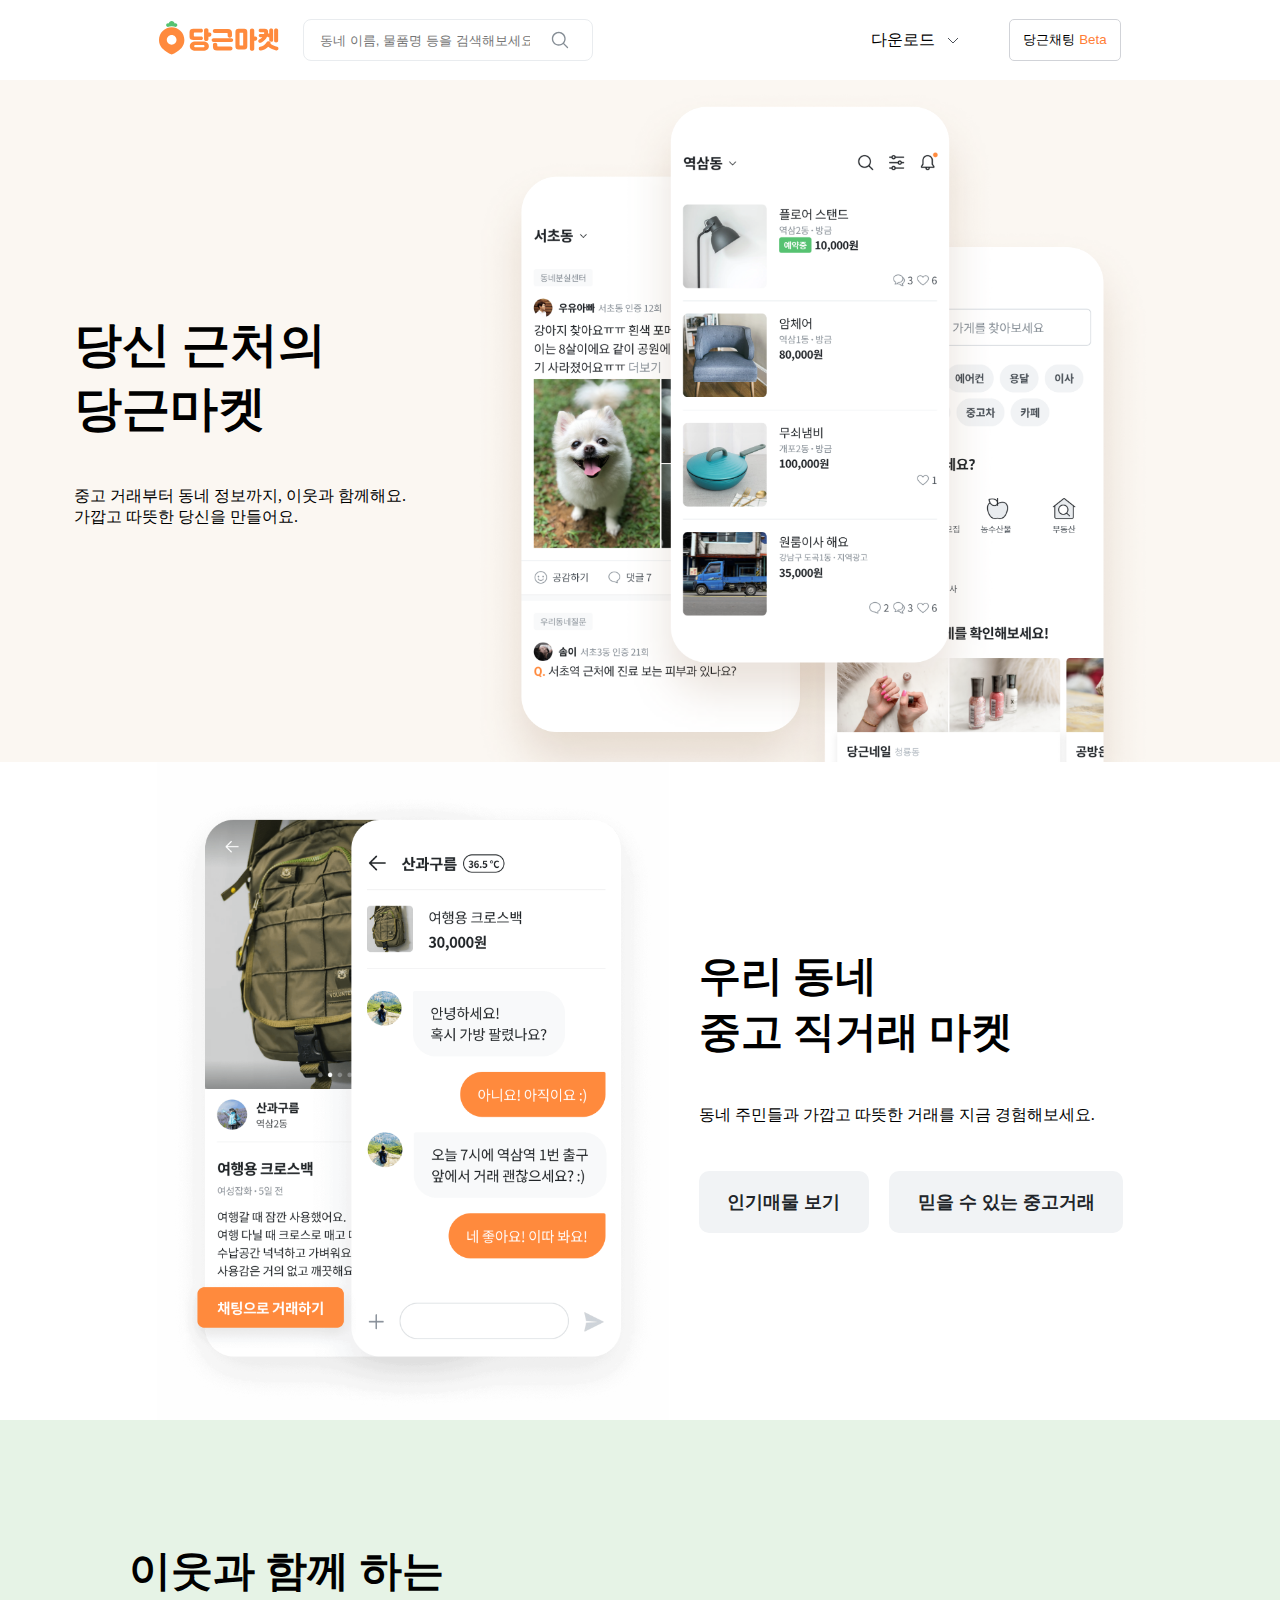
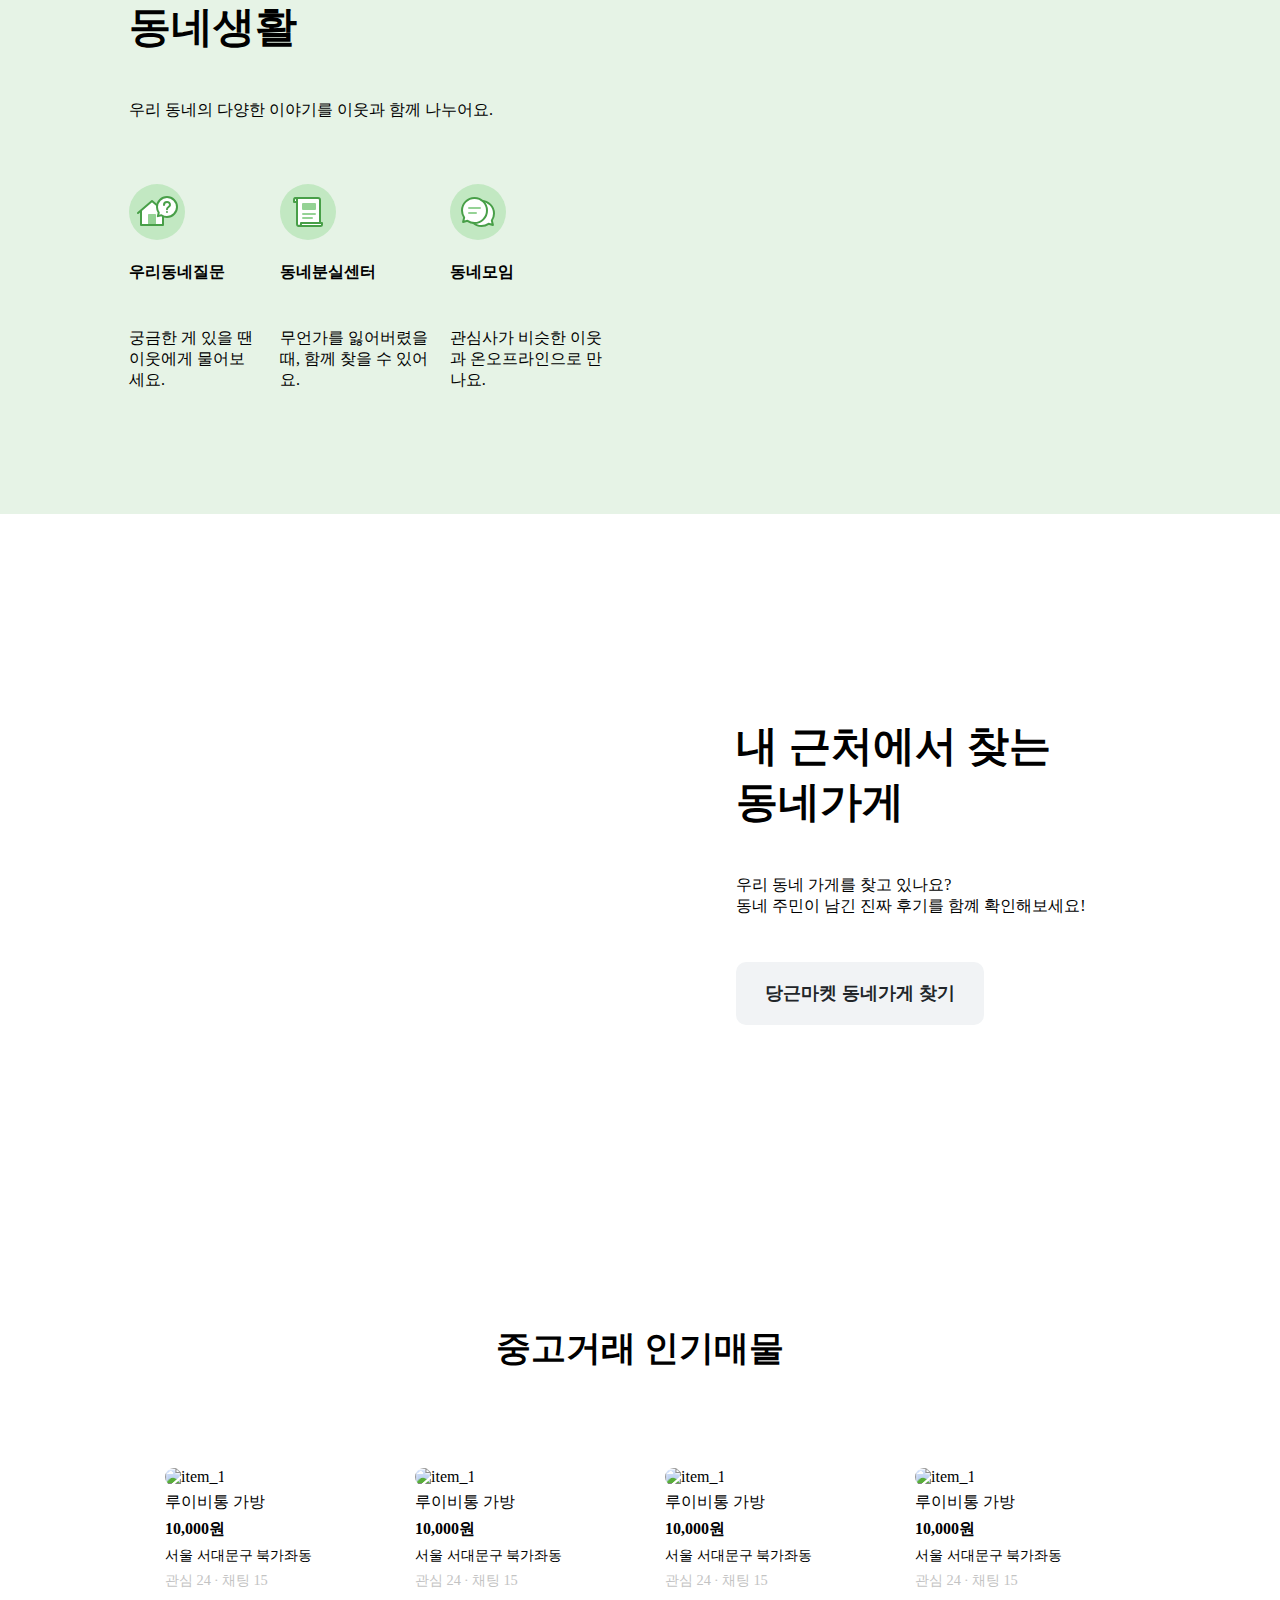
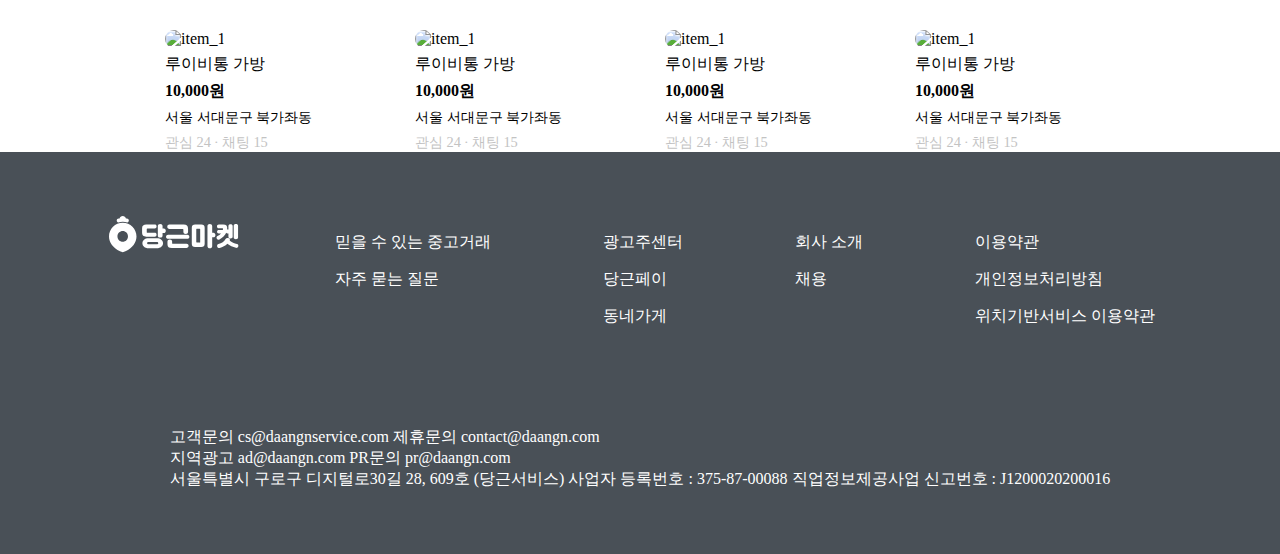
==== index.html @ e5fcb7e5 "당근마켓 첫  커밋" ====
<!DOCTYPE html>
<html lang="ko">

<head>
    <meta charset="UTF-8">
    <meta http-equiv="X-UA-Compatible" content="IE=edge">
    <meta name="viewport" content="width=device-width, initial-scale=1.0">

    <link rel="stylesheet" href="header.css">
    <link rel="stylesheet" href="body.css">
    <link rel="stylesheet" href="footer.css">
    <link href="https://unpkg.com/aos@2.3.1/dist/aos.css" rel="stylesheet">

    <script src="https://code.jquery.com/jquery-3.6.0.min.js"
        integrity="sha256-/xUj+3OJU5yExlq6GSYGSHk7tPXikynS7ogEvDej/m4=" crossorigin="anonymous"></script>
    <script src="https://unpkg.com/aos@2.3.1/dist/aos.js"></script>

    <title>당근마켓 클론 페이지</title>
</head>

<body>
    <!--헤더 영역-->
    <header>
        <div id="header_container">
            <div class="header_left">
                <a href="#">
                    <img src="logo.svg" alt="브랜드 로고">
                </a>
                <section id="header_search">
                    <div id="search_container">
                        <input type="text" placeholder="동네 이름, 물품명 등을 검색해보세요!">
                        <div>
                            <img src="search_icon.svg" alt="검색 아이콘">
                        </div>
                    </div>
                </section>
            </div>

            <div class="header_right">
                <div class="download_wrapper">
                    <label>다운로드
                        <svg class="menu-icon-svg" width="12" height="7" viewBox="0 0 12 7" fill="none"
                            xmlns="http://www.w3.org/2000/svg">
                            <path d="M1 1L6 6L11 1" stroke="#4D5159" strokewidth="1.5" strokelinecap="round"
                                strokelinejoin="round"></path>
                        </svg>
                    </label>
                    <ul id="store_menu">
                        <li>
                            <a href="#">
                                <img src="appstore.svg" alt="appstore">
                                <span>App Store</span>
                            </a>
                        </li>
                        <li>
                            <a href="#">
                                <img src="playstore.svg" alt="playstore">
                                <span>Play Store</span>
                            </a>
                        </li>
                    </ul>
                </div>
                <button class="chat_button">
                    <span class="button-text">당근채팅</span>
                    <span class="button-text2">Beta</span>
                </button>
            </div>
        </div>
    </header>

    <!--바디 영역-->
    <section id="first">
        <div class="text_area">
            <h1>당신 근처의 <br> 당근마켓</h1>
            <p>중고 거래부터 동네 정보까지, 이웃과 함께해요. <br>
                가깝고 따뜻한 당신을 만들어요.</p>
        </div>
        <div class="first_image" data-aos="fade-left" data-aos-duration="600">
            <img src="mainimage.png" alt="main">
        </div>
    </section>

    <section id="second">
        <div class="second_image" data-aos="fade-right" data-aos-duration="600">
            <img src="mainimage2.png" alt="main2">
        </div>
        <div class="text_area2">
            <h1>우리 동네 <br> 중고 직거래 마켓</h1>
            <p>동네 주민들과 가깝고 따뜻한 거래를 지금 경험해보세요.</p>
            <div class="second_button">
                <button class="popular_button">인기매물 보기</button>
                <button class="trust_button">믿을 수 있는 중고거래</button>
            </div>
        </div>
    </section>

    <section id="third">
        <div class="text_area3">
            <h1>이웃과 함께 하는 <br> 동네생활</h1>
            <p>우리 동네의 다양한 이야기를 이웃과 함께 나누어요.</p>
            <div class="third_icon">
                <div class="quest">
                    <img src="third_logo1.svg" alt="quest">
                    <h4>우리동네질문</h4>
                    <p>궁금한 게 있을 땐 이웃에게 물어보세요.</p>
                </div>
                <div class="center">
                    <img src="third_logo2.svg" alt="center">
                    <h4>동네분실센터</h4>
                    <p>무언가를 잃어버렸을 때, 함께 찾을 수 있어요.</p>
                </div>
                <div class="meet">
                    <img src="third_logo3.svg" alt="meet">
                    <h4>동네모임</h4>
                    <p>관심사가 비슷한 이웃과 온오프라인으로 만나요.</p>
                </div>
            </div>
        </div>
        <div class="third_image" data-aos="fade-left" data-aos-duration="600">
            <img src="mainimage3.png" alt="main3">
        </div>
    </section>

    <section id="fourth">
        <div class="fourth_image" data-aos="fade-right" data-aos-duration="600">
            <img src="mainimage4.png" alt="main4">
        </div>
        <div class="text_area4">
            <h1>내 근처에서 찾는 <br> 동네가게</h1>
            <p>우리 동네 가게를 찾고 있나요?<br>
                동네 주민이 남긴 진짜 후기를 함꼐 확인해보세요!</p>
            <div class="fourth_button">
                <button class="find_button">당근마켓 동네가게 찾기</button>
            </div>
        </div>
    </section>
    <section id="popular_items">
        <h2>중고거래 인기매물</h2>
        <div class="items_container">
            <div class="items">
                <div class="items_image"><img src="https://picsum.photos/seed/picsum/300/300" alt="item_1"></div>
                <div class="items_title">루이비통 가방</div>
                <div class="items_price">10,000원</div>
                <div class="items_address">서울 서대문구 북가좌동</div>
                <div class="items_info">관심 24 ∙ 채팅 15</div>
            </div>
        </div>
    </section>
    <section id="popular_keyword">

    </section>

    <footer class="footer_container">
        <div class="footer_top">
            <div class="footer_logo"><img src="footer_logo.svg" alt="footer_logo"></div>
            <ul class="footer_top_list">
                <li>믿을 수 있는 중고거래</li>
                <li>자주 묻는 질문</li>
            </ul>
            <ul class="footer_top_list">
                <li>광고주센터</li>
                <li>당근페이</li>
                <li>동네가게</li>
            </ul>
            <ul class="footer_top_list">
                <li>회사 소개</li>
                <li>채용</li>
            </ul>
            <ul class="footer_top_list">
                <li>이용약관</li>
                <li>개인정보처리방침</li>
                <li>위치기반서비스 이용약관</li>
            </ul>
        </div>
        <div class="footer_bottom">
            <p class="footer_bottom_list">고객문의 cs@daangnservice.com 제휴문의 contact@daangn.com</p>
            <p class="footer_bottom_list">지역광고 ad@daangn.com PR문의 pr@daangn.com</p>
            <p class="footer_bottom_list">서울특별시 구로구 디지털로30길 28, 609호 (당근서비스)
                사업자 등록번호 : 375-87-00088 직업정보제공사업 신고번호 : J1200020200016</p>
            <ul class="footer_bottom_list"></ul>
            <ul class="footer_bottom_list"></ul>
        </div>

    </footer>
    <script src="script.js"></script>
</body>

</html>
---- header.css ----
@charset "utf-8";

* {
    margin: 0; padding: 0;
}

html {
    font-size: 16px;
}

a, a:hover, a:visited, a:focus, a:active { 
    text-decoration: none;
    color: #303030;
}

@media screen and (max-width: 1000px) {
    html {
        font-size: 12px;
    }
}

@media screen and (max-width: 600px) {
    html {
        font-size: 8px;
    }
}

#header_container {
    display: flex;
    justify-content: space-around;
    align-items: center;
    height: 40px;
    padding: 20px;
    z-index: 100;
}

.header_left {
    display: flex;
    justify-content: flex-start;
    align-items: center;
    column-gap: 24px;
}

.header_right {
    display: flex;
    justify-content: flex-end;
    align-items: center;
    column-gap: 50px;
}

#header_search {
    display: flex;
    align-items: center;
    width: 17rem; height: 40px;
    border: 1px solid #e9ecef;
    padding-left: 1rem;
    border-radius: 8px;
}

#search_container {
    display: flex;
    align-items: center;
    width: 14.4rem; height: 40px;
}

#search_container > input {
    border: 0;
    width: 100%;
    height: 80%;
}

#search_container > div {
    position: relative;
    left: 20px;
    font-size: 0%;
    cursor: pointer;
}

#search_container > div img {
    width: 20px; height: 20px;
}

.download_wrapper > label {
    cursor: pointer;
    display: flex;
    align-items: center;
    column-gap: 12px;
}

svg.open {
    transform: rotateX(-180deg);
}

.download_wrapper ul {
    position: absolute;
    list-style: none;
    display: flex;
}

#store_menu { 
    width: 120px;
    background-color: #F8F9FA;
    border: solid 1px #868B94;
    border-radius: 5px;
    padding: 24px;
    display: flex;
    flex-direction: column;
    align-items: center;
    row-gap: 32px;
    z-index: 80;
}

#store_menu a {
    display: flex;
    align-items: center;
    font-size: 0.9rem;
}

#store_menu span { 
    margin-left: 8px;
}

#store_menu:not(.open) {
    display: none;
}

.chat_button {
    background-color: transparent;
    text-align: center;
    width: 7rem;
    height: 2.6rem;
    border: 1px solid #D1D3D8;
    border-radius: 5px;
}

.chat_button > span {
    font-size: inherit;
    font-weight: 500;
}

.button-text2 {
    color: #FF7E36;
}
---- body.css ----
/* 바디 영역 전역 */
#first, #second, #third, #fourth, #popular_items {
    display: flex;
    justify-content: center;
}

#first button, #second button, #third button, #fourth button {
    background-color: #F1F3F5;
    color: #212529;
    border: none;
    border-radius: 10px;
    padding: 1.2rem 1.8rem;
    font-size: 1.1rem;
    font-weight: bold;
    margin-top: 5vh;
    cursor: pointer;
}

#first {
    background-color: #FBF7F2;
}

#second, #fourth {
    background-color: #fff;
    column-gap: 30px;
}

#third {
    background-color: #E6F3E6;
    column-gap: 30px;
}

.first_image img {
    width: 50rem;
    display: flex;
    align-items: baseline;
}

.second_image img, .third_image img, .fourth_image img {
    width: 32rem;
    display: flex;
    align-items: center;
}

.text_area, .text_area2, .text_area3, .text_area4 {
    display: flex;
    flex-direction: column;
    align-items: flex-start;
    justify-content: center;
}

.text_area p, .text_area2 p, .text_area3 p, .text_area4 p {
    margin-top: 5vh;
    font-size: 1rem;
}

.text_area h1 {
    font-size: 3rem;
}

.text_area2 h1, .text_area3 h1, .text_area4 h1 {
    font-size: 2.6rem;
}

/* 바디 개별 영역 */
.second_button {
    display: flex;
    flex-direction: row;
    column-gap: 20px;
}

.text_area3 h4 {
    margin-top: 2vh;
    font-weight: 600;
}

.third_icon {
    margin-top: 7vh;
    display: flex;
    column-gap: 20px;
    max-width: 30rem;
}

#popular_items {
    flex-direction: column;
    align-items: center;
}

#popular_items > h2 {
    font-size: 2.2rem;
    padding: 6rem;
}

.items_container {
    max-width: 950px;
    display: flex;
    flex-direction: row;
    flex-wrap: wrap;
    column-gap: 50px;
    row-gap: 40px;
}

.items {
    width: 200px;
    display: flex;
    flex-direction: column;
    align-items: flex-start;
    row-gap: 6px;
}

.items_title {
    font-size: inherit;
}

.items_price {
    font-size: inherit;
    font-weight: 700;
}

.items_address {
    font-size: 0.9rem;
}

.items_info {
    font-size: 0.9rem;
    color: #c3c3c3;
}

.items_image > img {
    width: 100%;
    border-radius: 10px;
}
---- footer.css ----
footer li {
    margin: 1rem;
    list-style: none;
}

.footer_container {
    display: flex;
    align-items: center;
    flex-direction: column;
    background-color: #495057;
    color: #fff;
    padding: 4rem;
    row-gap: 20px;

}

.footer_logo {
    width: 130px;
    height: 37px;
}

.footer_top {
    display: flex;
    justify-content: space-around;
    column-gap: 5rem;
    margin-bottom: 4rem;
}

.footer_bottom {
    display: flex;
    flex-direction: column;
}

.footer_top_list:first-child {
    font-weight: 500;
}
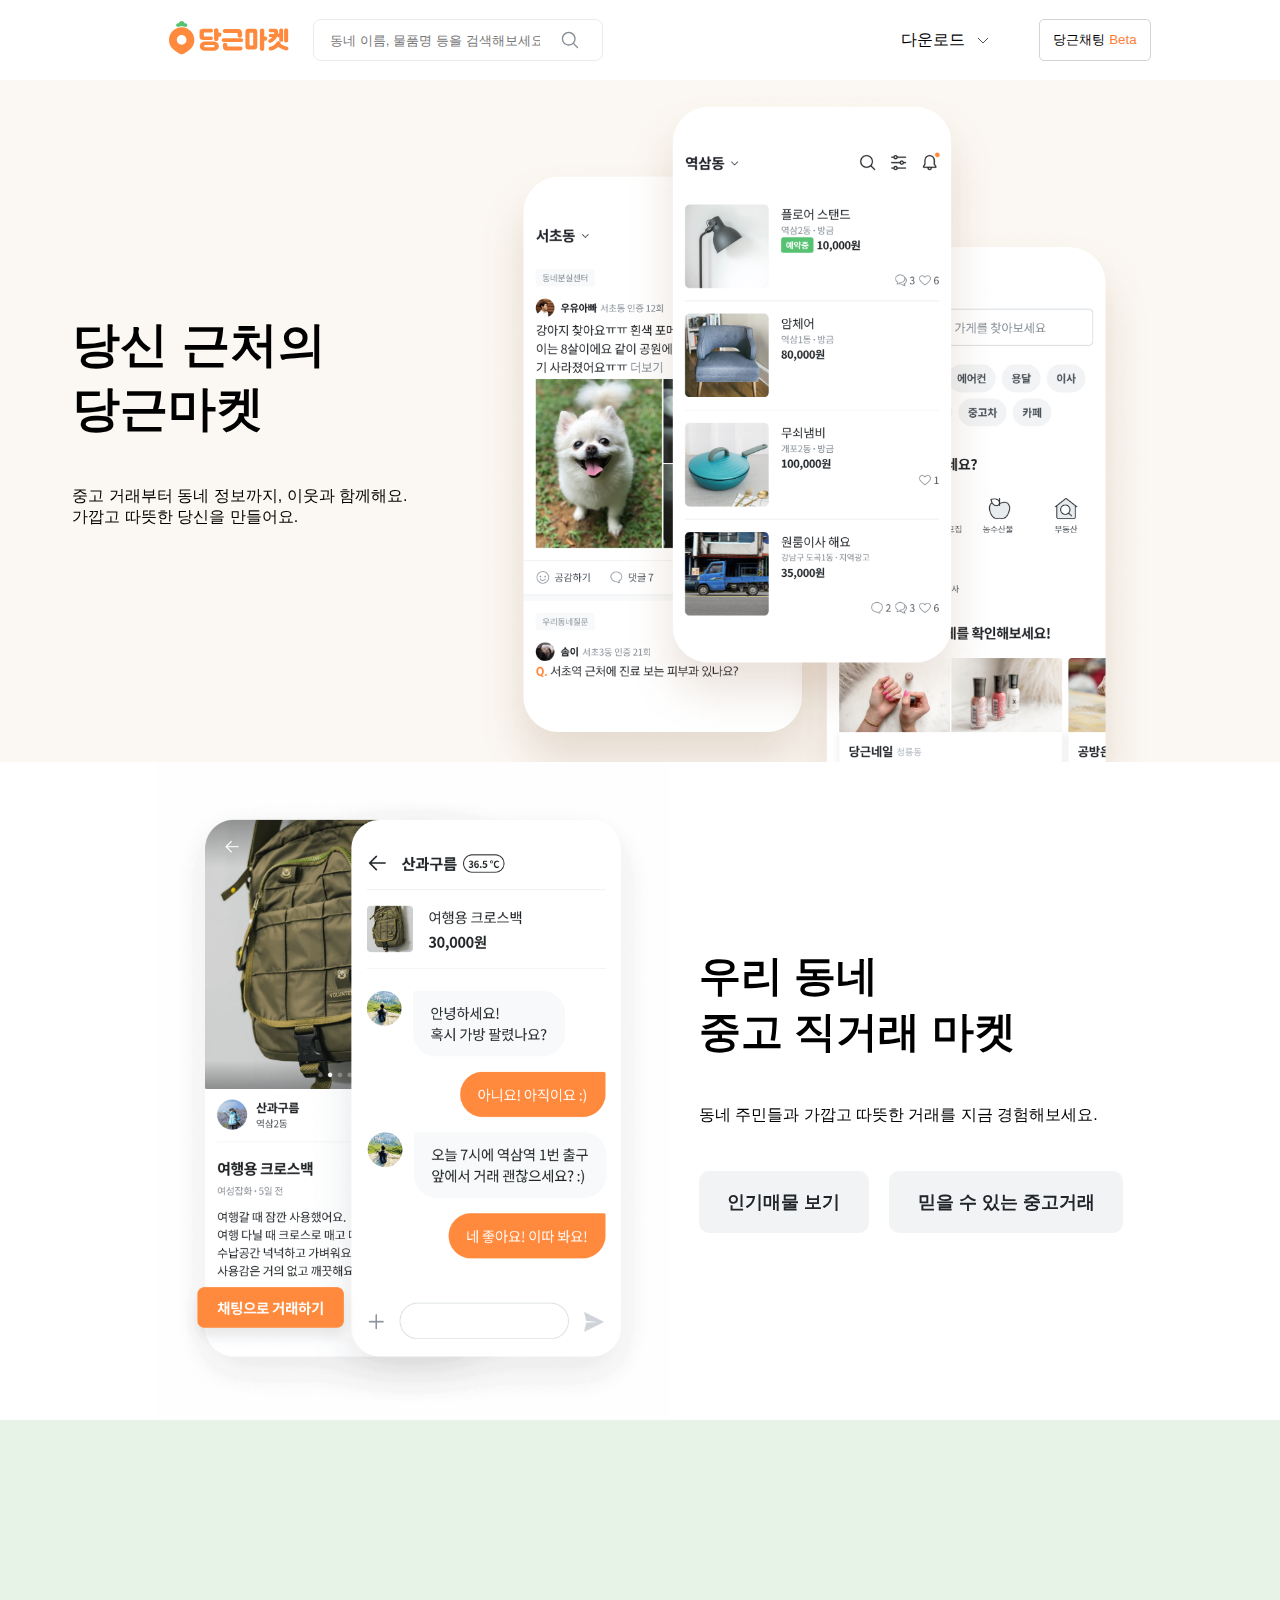
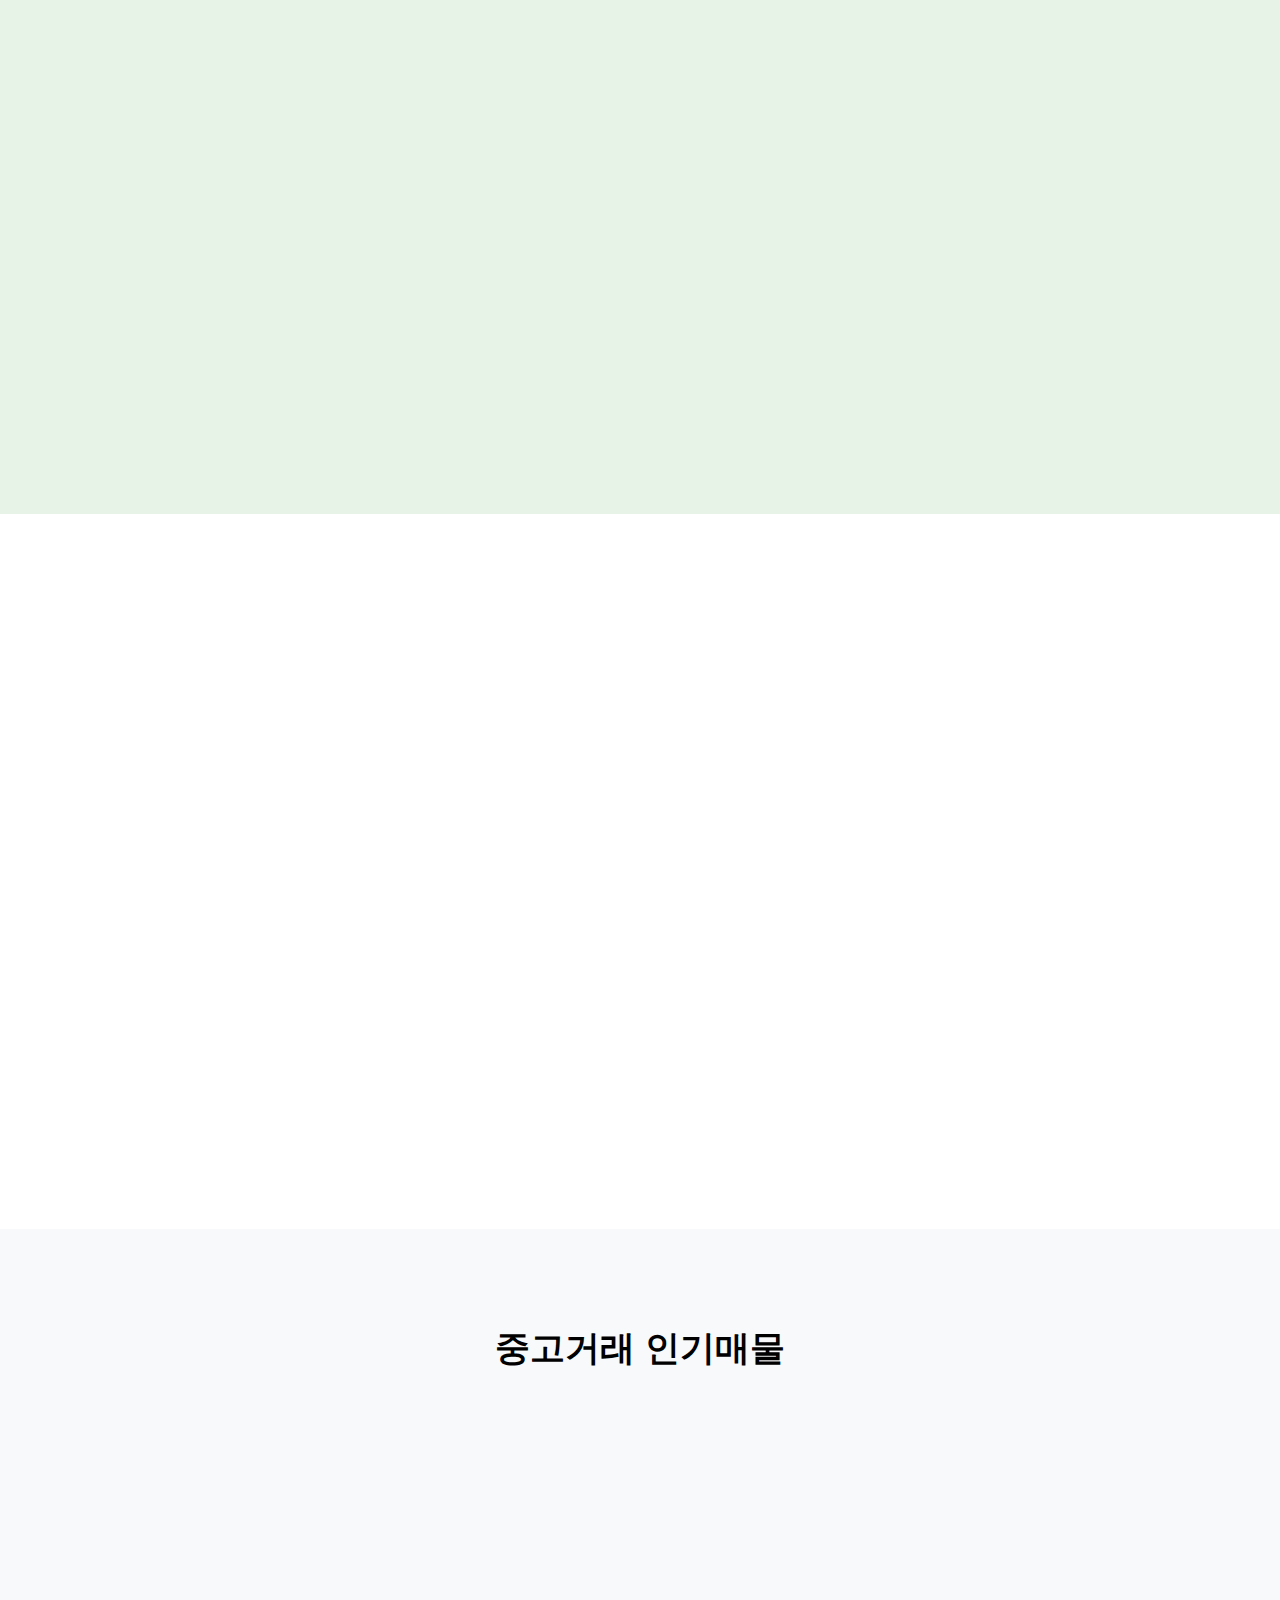
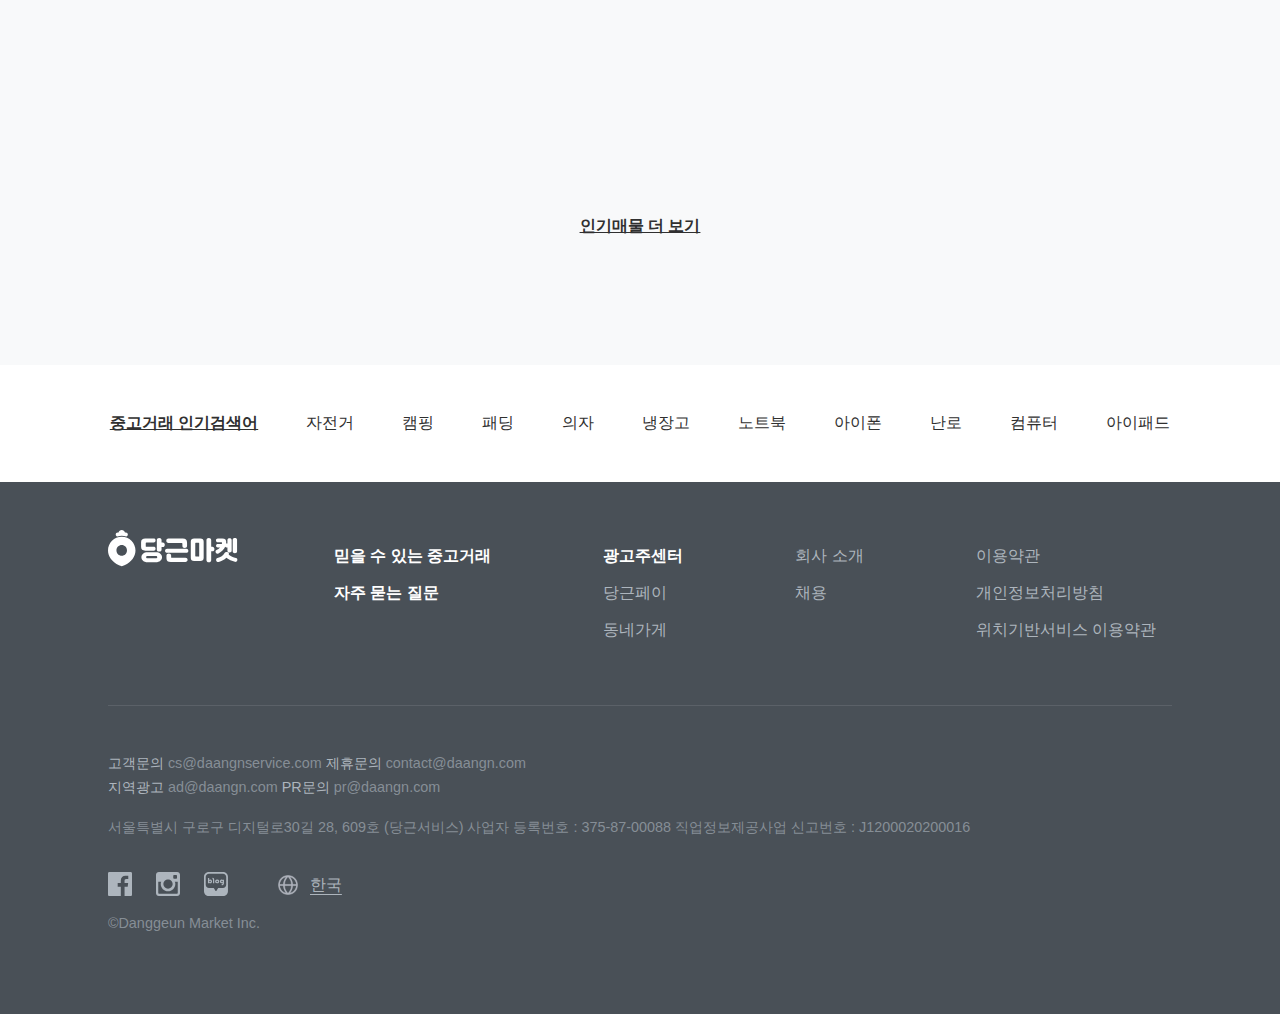
==== commit 0170bab5: "당근마켓 완성" ====
--- a/index.html
+++ b/index.html
@@ -6,9 +6,9 @@
     <meta http-equiv="X-UA-Compatible" content="IE=edge">
     <meta name="viewport" content="width=device-width, initial-scale=1.0">
 
-    <link rel="stylesheet" href="header.css">
-    <link rel="stylesheet" href="body.css">
-    <link rel="stylesheet" href="footer.css">
+    <link rel="stylesheet" href="css/header.css">
+    <link rel="stylesheet" href="css/body.css">
+    <link rel="stylesheet" href="css/footer.css">
     <link href="https://unpkg.com/aos@2.3.1/dist/aos.css" rel="stylesheet">
 
     <script src="https://code.jquery.com/jquery-3.6.0.min.js"
@@ -19,18 +19,18 @@
 </head>
 
 <body>
-    <!--헤더 영역-->
+    <!--글로벌 네비게이션 바-->
     <header>
         <div id="header_container">
             <div class="header_left">
                 <a href="#">
-                    <img src="logo.svg" alt="브랜드 로고">
+                    <img src="image/logo.svg" alt="브랜드 로고">
                 </a>
                 <section id="header_search">
                     <div id="search_container">
                         <input type="text" placeholder="동네 이름, 물품명 등을 검색해보세요!">
                         <div>
-                            <img src="search_icon.svg" alt="검색 아이콘">
+                            <img src="image/search_icon.svg" alt="검색 아이콘">
                         </div>
                     </div>
                 </section>
@@ -48,13 +48,13 @@
                     <ul id="store_menu">
                         <li>
                             <a href="#">
-                                <img src="appstore.svg" alt="appstore">
+                                <img src="image/appstore.svg" alt="appstore">
                                 <span>App Store</span>
                             </a>
                         </li>
                         <li>
                             <a href="#">
-                                <img src="playstore.svg" alt="playstore">
+                                <img src="image/playstore.svg" alt="playstore">
                                 <span>Play Store</span>
                             </a>
                         </li>
@@ -68,23 +68,23 @@
         </div>
     </header>
 
-    <!--바디 영역-->
+    <!--당근마켓 소개 섹션-->
     <section id="first">
-        <div class="text_area">
+        <div class="text_area" data-aos="zoom-in" data-aos-duration="600">
             <h1>당신 근처의 <br> 당근마켓</h1>
             <p>중고 거래부터 동네 정보까지, 이웃과 함께해요. <br>
                 가깝고 따뜻한 당신을 만들어요.</p>
         </div>
         <div class="first_image" data-aos="fade-left" data-aos-duration="600">
-            <img src="mainimage.png" alt="main">
+            <img src="image/mainimage.png" alt="main">
         </div>
     </section>
 
     <section id="second">
         <div class="second_image" data-aos="fade-right" data-aos-duration="600">
-            <img src="mainimage2.png" alt="main2">
-        </div>
-        <div class="text_area2">
+            <img src="image/mainimage2.png" alt="main2">
+        </div>
+        <div class="text_area2" data-aos="zoom-in" data-aos-duration="600">
             <h1>우리 동네 <br> 중고 직거래 마켓</h1>
             <p>동네 주민들과 가깝고 따뜻한 거래를 지금 경험해보세요.</p>
             <div class="second_button">
@@ -95,49 +95,50 @@
     </section>
 
     <section id="third">
-        <div class="text_area3">
+        <div class="text_area3" data-aos="zoom-in" data-aos-duration="600">
             <h1>이웃과 함께 하는 <br> 동네생활</h1>
             <p>우리 동네의 다양한 이야기를 이웃과 함께 나누어요.</p>
             <div class="third_icon">
                 <div class="quest">
-                    <img src="third_logo1.svg" alt="quest">
+                    <img src="image/third_logo1.svg" alt="quest">
                     <h4>우리동네질문</h4>
                     <p>궁금한 게 있을 땐 이웃에게 물어보세요.</p>
                 </div>
                 <div class="center">
-                    <img src="third_logo2.svg" alt="center">
+                    <img src="image/third_logo2.svg" alt="center">
                     <h4>동네분실센터</h4>
                     <p>무언가를 잃어버렸을 때, 함께 찾을 수 있어요.</p>
                 </div>
                 <div class="meet">
-                    <img src="third_logo3.svg" alt="meet">
+                    <img src="image/third_logo3.svg" alt="meet">
                     <h4>동네모임</h4>
                     <p>관심사가 비슷한 이웃과 온오프라인으로 만나요.</p>
                 </div>
             </div>
         </div>
         <div class="third_image" data-aos="fade-left" data-aos-duration="600">
-            <img src="mainimage3.png" alt="main3">
+            <img src="image/mainimage3.png" alt="main3">
         </div>
     </section>
 
     <section id="fourth">
         <div class="fourth_image" data-aos="fade-right" data-aos-duration="600">
-            <img src="mainimage4.png" alt="main4">
-        </div>
-        <div class="text_area4">
+            <img src="image/mainimage4.png" alt="main4">
+        </div>
+        <div class="text_area4" data-aos="zoom-in" data-aos-duration="600">
             <h1>내 근처에서 찾는 <br> 동네가게</h1>
             <p>우리 동네 가게를 찾고 있나요?<br>
-                동네 주민이 남긴 진짜 후기를 함꼐 확인해보세요!</p>
+                동네 주민이 남긴 진짜 후기를 함께 확인해보세요!</p>
             <div class="fourth_button">
                 <button class="find_button">당근마켓 동네가게 찾기</button>
             </div>
         </div>
     </section>
+
     <section id="popular_items">
         <h2>중고거래 인기매물</h2>
         <div class="items_container">
-            <div class="items">
+            <div class="items" data-aos="flip-down" data-aos-duration="600">
                 <div class="items_image"><img src="https://picsum.photos/seed/picsum/300/300" alt="item_1"></div>
                 <div class="items_title">루이비통 가방</div>
                 <div class="items_price">10,000원</div>
@@ -145,42 +146,77 @@
                 <div class="items_info">관심 24 ∙ 채팅 15</div>
             </div>
         </div>
-    </section>
+        <a class="view_more" href="#">인기매물 더 보기</a>
+    </section>
+
     <section id="popular_keyword">
-
-    </section>
-
-    <footer class="footer_container">
-        <div class="footer_top">
-            <div class="footer_logo"><img src="footer_logo.svg" alt="footer_logo"></div>
-            <ul class="footer_top_list">
-                <li>믿을 수 있는 중고거래</li>
-                <li>자주 묻는 질문</li>
-            </ul>
-            <ul class="footer_top_list">
-                <li>광고주센터</li>
-                <li>당근페이</li>
-                <li>동네가게</li>
-            </ul>
-            <ul class="footer_top_list">
-                <li>회사 소개</li>
-                <li>채용</li>
-            </ul>
-            <ul class="footer_top_list">
-                <li>이용약관</li>
-                <li>개인정보처리방침</li>
-                <li>위치기반서비스 이용약관</li>
-            </ul>
-        </div>
-        <div class="footer_bottom">
-            <p class="footer_bottom_list">고객문의 cs@daangnservice.com 제휴문의 contact@daangn.com</p>
-            <p class="footer_bottom_list">지역광고 ad@daangn.com PR문의 pr@daangn.com</p>
-            <p class="footer_bottom_list">서울특별시 구로구 디지털로30길 28, 609호 (당근서비스)
-                사업자 등록번호 : 375-87-00088 직업정보제공사업 신고번호 : J1200020200016</p>
-            <ul class="footer_bottom_list"></ul>
-            <ul class="footer_bottom_list"></ul>
-        </div>
-
+        <a href="#">중고거래 인기검색어</a>
+        <ul class="recommend_keyword">
+            <li><a href="#">자전거</a></li>
+            <li><a href="#">캠핑</a></li>
+            <li><a href="#">패딩</a></li>
+            <li><a href="#">의자</a></li>
+            <li><a href="#">냉장고</a></li>
+            <li><a href="#">노트북</a></li>
+            <li><a href="#">아이폰</a></li>
+            <li><a href="#">난로</a></li>
+            <li><a href="#">컴퓨터</a></li>
+            <li><a href="#">아이패드</a></li>
+        </ul>
+    </section>
+
+    <footer id="footer_container">
+        <div class="footer_box">
+            <div class="footer_top">
+                <div class="footer_logo"><img src="image/footer_logo.svg" alt="footer_logo"></div>
+                <ul>
+                    <li class="on_link">믿을 수 있는 중고거래</li>
+                    <li class="on_link">자주 묻는 질문</li>
+                </ul>
+                <ul>
+                    <li class="on_link">광고주센터</li>
+                    <li>당근페이</li>
+                    <li>동네가게</li>
+                </ul>
+                <ul>
+                    <li>회사 소개</li>
+                    <li>채용</li>
+                </ul>
+                <ul>
+                    <li>이용약관</li>
+                    <li>개인정보처리방침</li>
+                    <li>위치기반서비스 이용약관</li>
+                </ul>
+            </div>
+            <div class="footer_bottom">
+                <p class="footer_bottom_list">
+                    고객문의 <a href="mailto:cs@daangnservice.com">cs@daangnservice.com</a>
+                    제휴문의 <a href="mailto:contact@daangn.com">contact@daangn.com</a>
+                </p>
+                <p class="footer_bottom_list">
+                    지역광고 <a href="mailto:ad@daangn.com">ad@daangn.com</a>
+                    PR문의 <a href="mailto:pr@daangn.com">pr@daangn.com</a>
+                </p>
+                <p class="footer_karrotinfo">서울특별시 구로구 디지털로30길 28, 609호 (당근서비스)
+                    사업자 등록번호 : 375-87-00088 직업정보제공사업 신고번호 : J1200020200016</p>
+                <ul class="footer_snslink">
+                    <a href="#"><img src="image/facebook_icon.svg" alt="facebook_icon"></a>
+                    <a href="#"><img src="image/instagram_icon.svg" alt="instagram_icon"></a>
+                    <a href="#"><img src="image/blog_icon.svg" alt="blog_icon"></a>
+                    <div id="global_select">
+                        <img src="image/global_icon.png" alt="global_icon">
+                        <select class="global_link">
+                            <option value="kr">한국</option>
+                            <option value="https://uk.karrotmarket.com">영국</option>
+                            <option value="https://ca.karrotmarket.com">캐나다</option>
+                            <option value="https://us.karrotmarket.com">미국</option>
+                            <option value="https://jp.karrotmarket.com">일본</option>
+                        </select>
+                    </div>
+                </ul>
+                <p class="footer_copyright">©Danggeun Market Inc.</p>
+            </div>
+        </div>
     </footer>
     <script src="script.js"></script>
 </body>
--- a/css/header.css
+++ b/css/header.css
@@ -0,0 +1,159 @@
+@charset "utf-8";
+@import url('https://cdn.jsdelivr.net/gh/orioncactus/pretendard/dist/web/static/pretendard.css');
+
+* {
+    margin: 0; padding: 0;
+}
+
+html {
+    font-size: 16px;
+    font-weight: 300;
+    font-family: 'pretendard', sans-serif;
+}
+
+li {
+    list-style: none;
+}
+
+a, a:hover, a:visited, a:focus, a:active { 
+    text-decoration: none;
+    color: #303030;
+}
+
+@media screen and (max-width: 1000px) {
+    html {
+        font-size: 12px;
+    }
+}
+
+@media screen and (max-width: 600px) {
+    html {
+        font-size: 8px;
+    }
+}
+
+#header_container {
+    display: flex;
+    justify-content: space-around;
+    align-items: center;
+    height: 40px;
+    padding: 20px;
+    width: 100%;
+    z-index: 100;
+    background-color: #fff;
+    transition: all .3s;
+}
+
+.header_left {
+    display: flex;
+    justify-content: flex-start;
+    align-items: center;
+    column-gap: 24px;
+}
+
+.header_right {
+    display: flex;
+    justify-content: flex-end;
+    align-items: center;
+    column-gap: 50px;
+}
+
+#header_search {
+    display: flex;
+    align-items: center;
+    width: 17rem; height: 40px;
+    border: 1px solid #e9ecef;
+    padding-left: 1rem;
+    border-radius: 8px;
+}
+
+#search_container {
+    display: flex;
+    align-items: center;
+    width: 14.4rem; height: 40px;
+}
+
+#search_container > input {
+    border: 0;
+    width: 100%;
+    height: 80%;
+}
+
+#search_container > div {
+    position: relative;
+    left: 20px;
+    font-size: 0%;
+    cursor: pointer;
+}
+
+#search_container > div img {
+    width: 20px; height: 20px;
+}
+
+.download_wrapper > label {
+    cursor: pointer;
+    display: flex;
+    align-items: center;
+    column-gap: 12px;
+}
+
+svg.open {
+    transform: rotateX(-180deg);
+}
+
+.download_wrapper ul {
+    position: absolute;
+    display: flex;
+}
+
+#store_menu { 
+    width: 120px;
+    background-color: #F8F9FA;
+    border: solid 1px #868B94;
+    border-radius: 5px;
+    padding: 24px;
+    display: flex;
+    flex-direction: column;
+    align-items: center;
+    row-gap: 32px;
+    z-index: 80;
+}
+
+#store_menu a {
+    display: flex;
+    align-items: center;
+    font-size: 0.9rem;
+}
+
+#store_menu span { 
+    margin-left: 8px;
+}
+
+#store_menu:not(.open) {
+    display: none;
+}
+
+.chat_button {
+    background-color: transparent;
+    text-align: center;
+    width: 7rem;
+    height: 2.6rem;
+    border: 1px solid #D1D3D8;
+    border-radius: 5px;
+}
+
+.chat_button > span {
+    font-size: inherit;
+    font-weight: 500;
+}
+
+.button-text2 {
+    color: #FF7E36;
+}
+
+/* 스크롤 시 상단 메뉴 고정에 활용되는 가상 클래스 */
+.fixed {
+    position: fixed;
+    top: 0;
+    box-shadow: 0px 3px 10px #bbb;
+}--- a/css/body.css
+++ b/css/body.css
@@ -0,0 +1,162 @@
+/* 바디 영역 전역 */
+#first, #second, #third, #fourth, #popular_items {
+    display: flex;
+    justify-content: center;
+}
+
+#first button, #second button, #third button, #fourth button {
+    background-color: #F1F3F5;
+    color: #212529;
+    border: none;
+    border-radius: 10px;
+    padding: 1.2rem 1.8rem;
+    font-size: 1.1rem;
+    font-weight: bold;
+    margin-top: 5vh;
+    cursor: pointer;
+}
+
+#first {
+    background-color: #FBF7F2;
+}
+
+#second, #fourth {
+    background-color: #fff;
+    column-gap: 30px;
+}
+
+#third {
+    background-color: #E6F3E6;
+    column-gap: 30px;
+}
+
+.first_image img {
+    width: 50rem;
+    display: flex;
+    align-items: baseline;
+}
+
+.second_image img, .third_image img, .fourth_image img {
+    width: 32rem;
+    display: flex;
+    align-items: center;
+}
+
+.text_area, .text_area2, .text_area3, .text_area4 {
+    display: flex;
+    flex-direction: column;
+    align-items: flex-start;
+    justify-content: center;
+}
+
+.text_area p, .text_area2 p, .text_area3 p, .text_area4 p {
+    margin-top: 5vh;
+    font-size: 1rem;
+}
+
+.text_area h1 {
+    font-size: 3rem;
+}
+
+.text_area2 h1, .text_area3 h1, .text_area4 h1 {
+    font-size: 2.6rem;
+}
+
+/* 바디 개별 영역 */
+.second_button {
+    display: flex;
+    flex-direction: row;
+    column-gap: 20px;
+}
+
+.text_area3 h4 {
+    margin-top: 2vh;
+    font-weight: 600;
+}
+
+.third_icon {
+    margin-top: 7vh;
+    display: flex;
+    column-gap: 20px;
+    max-width: 30rem;
+}
+
+#popular_items {
+    flex-direction: column;
+    align-items: center;
+    background-color: #F8F9FA;
+}
+
+#popular_items > h2 {
+    font-size: 2.2rem;
+    padding: 6rem;
+}
+
+.items_container {
+    max-width: 950px;
+    display: flex;
+    flex-direction: row;
+    flex-wrap: wrap;
+    column-gap: 50px;
+    row-gap: 40px;
+}
+
+.items {
+    width: 200px;
+    display: flex;
+    flex-direction: column;
+    align-items: flex-start;
+    row-gap: 6px;
+}
+
+.items_title {
+    font-size: inherit;
+}
+
+.items_price {
+    font-size: inherit;
+    font-weight: 700;
+}
+
+.items_address {
+    font-size: 0.9rem;
+}
+
+.items_info {
+    font-size: 0.9rem;
+    color: #c3c3c3;
+}
+
+.items_image > img {
+    width: 100%;
+    border-radius: 10px;
+}
+
+.view_more, .view_more:focus {
+    margin: 4rem 0 8rem;
+    text-decoration: underline;
+    font-weight: bold;
+}
+
+#popular_keyword {
+    display: flex;
+    padding: 3rem;
+    align-items: center;
+    justify-content: center;
+}
+
+#popular_keyword > a {
+    margin-right: 3rem;
+    font-weight: bold;
+    text-decoration: underline;
+}
+
+.recommend_keyword {
+    display: flex;
+    flex-direction: row;
+    column-gap: 3rem;
+}
+
+.recommend_keyword a:hover {
+    text-decoration: underline;
+}--- a/css/footer.css
+++ b/css/footer.css
@@ -0,0 +1,85 @@
+footer li {
+    margin: 1rem;
+    list-style: none;
+    cursor: pointer;
+}
+
+#footer_container {
+    display: flex;
+    flex-direction: column;
+    align-items: center;
+    background-color: #495057;
+    color: #ADB5BD;
+}
+
+.footer_box {
+    align-items: flex-start;
+}
+
+.footer_logo {
+    width: 130px;
+    height: 37px;
+}
+
+.footer_top {
+    display: flex;
+    justify-content: space-around;
+    column-gap: 5rem;
+    padding: 3rem 0;
+    border-bottom: 1px solid rgba(255,255,255,0.1);
+}
+
+.on_link {
+    color: #fff;
+    font-weight: bold;
+}
+
+.footer_bottom {
+    display: flex;
+    flex-direction: column;
+    padding: 3rem 0;
+    font-size: .9rem;
+}
+
+.footer_bottom_list {
+    margin-bottom: .3rem;
+}
+
+.footer_bottom_list a:hover {
+    text-decoration: underline;
+}
+
+.footer_bottom_list a, .footer_karrotinfo, .footer_copyright {
+    color: #868e96;
+}
+
+.footer_karrotinfo, .footer_copyright {
+    margin: 1rem 0 2.2rem;
+}
+
+.footer_snslink {
+    display: flex;
+    column-gap: 24px;
+}
+
+#global_select {
+    margin-left: 24px;
+    display: flex;
+    align-items: center;
+    column-gap: 10px;
+}
+
+#global_select > img {
+    width: 24px; height: 24px;
+}
+
+.global_link {
+    background: transparent;
+    color: inherit;
+    font-size: 1rem;
+    border: none;
+    appearance: none;
+    text-decoration: underline;
+    text-underline-position: under;
+    line-height: 24px;
+}